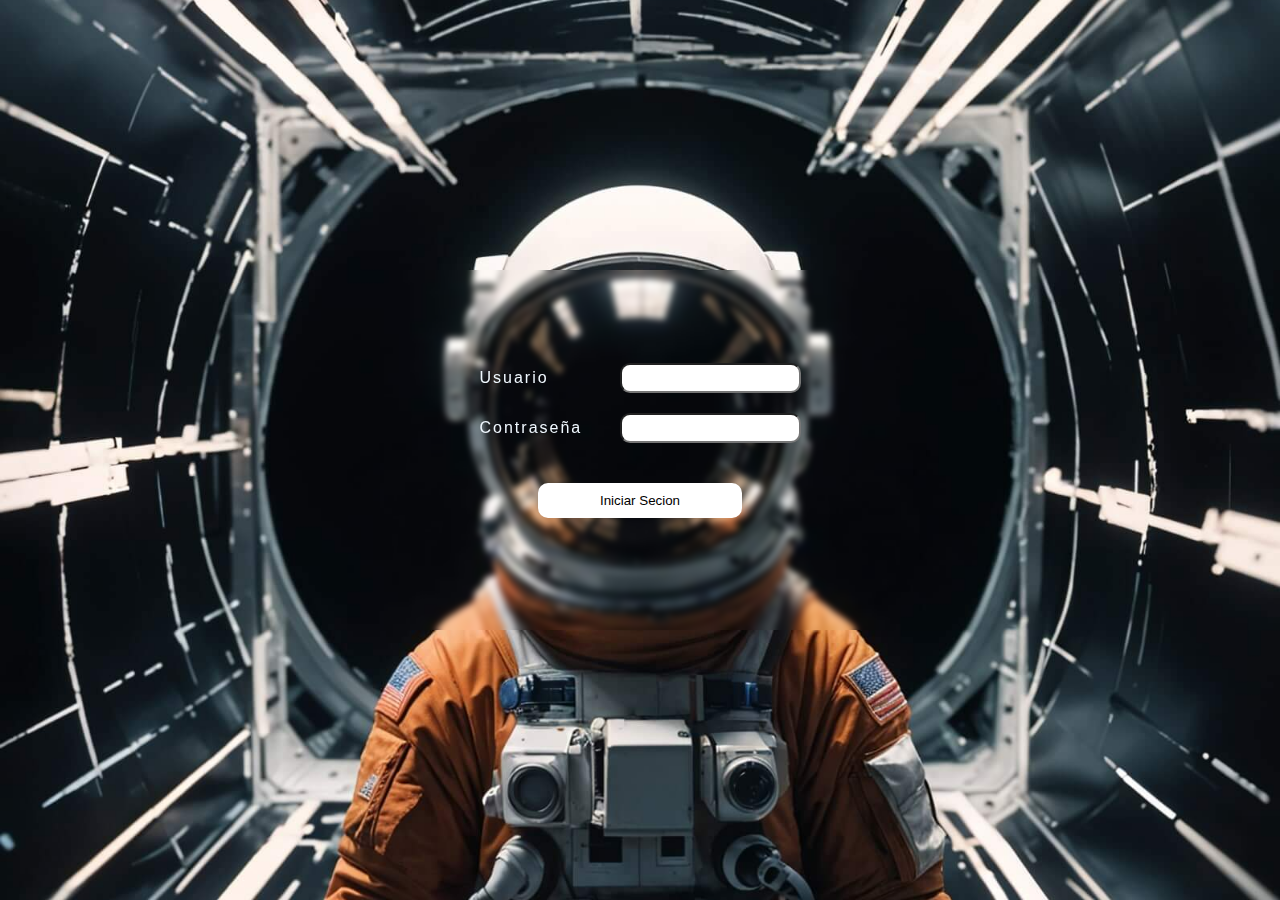
==== index.html @ 52979e75 "dont inicial" ====
<!DOCTYPE html>
<html lang="es">
<head>
    <meta charset="UTF-8">
    <meta name="viewport" content="width=device-width, initial-scale=1.0">
    <title>Document</title>
    <link rel="stylesheet" href="view/public/css/style.css">
</head>
<body>
    <form class="form" action="">
        <div>
            <label for="">Usuario</label>
            <input type="text">
        </div>
        <div>
            <label for="">Contraseña</label>
            <input type="text">
        </div>
        <button type="button">Iniciar Secion</button>
    </form>
    
    
    
    <script src="view/public/js/script.js"></script>
    <script src="view/public/js/validaciones.js"></script>
</body>
</html>
---- view/public/css/style.css ----
/* Selecciona todos los elementos de la página */
* {
    /* Elimina cualquier espacio de relleno (padding) por defecto de todos los elementos */
    padding: 0;
    
    /* Elimina cualquier margen por defecto de todos los elementos */
    margin: 0;
    
    /* Aplica un modelo de caja en el que el padding y los bordes se incluyen dentro del tamaño total del elemento */
    box-sizing: border-box;
}


body {
    /* Establece la fuente del texto en el cuerpo del documento a Arial, 
       o, si no está disponible, a una fuente sans-serif genérica. */
    font-family: Arial, sans-serif;

    /* Define el ancho del cuerpo del documento para que ocupe el 100% del ancho
       de la ventana del navegador. */
    width: 100%;

    /* Define la altura del cuerpo del documento para que ocupe el 100% de la 
       altura de la ventana del navegador, asegurando que cubra toda la pantalla. */
    height: 100vh; /* 'vh' significa 'viewport height', donde 1vh es igual al 1% de la altura de la ventana */
    background-image: url(../img/24.jpg);
    background-position: center center;
    /* Ajusta la imagen de fondo para que cubra completamente el área del elemento */
    background-size: cover;
    background-repeat: no-repeat;
    display: flex;
    justify-content: center;
    align-items: center;
}


/* Estilos para el formulario con la clase "form" */
.form {
    /* El ancho del formulario será el 40% del ancho del contenedor padre */
    width: 40%;
    
    /* La altura del formulario será el 40% del contenedor padre */
    height: 40%;
    
    /* Hereda la propiedad display del elemento padre, que podría ser flex, grid, etc. */
    display: inherit;
    
    /* Alinea los elementos hijos verticalmente al centro del formulario */
    align-items: center;
    
    /* Centra los elementos hijos horizontalmente */
    justify-content: center;
    
    /* Los elementos dentro del formulario se organizan en una columna */
    flex-direction: column;
    
    /* El color del texto dentro del formulario será aqua */
    color: aqua;
    
    /* Espacio entre los elementos dentro del formulario de 1.25 rem */
    gap: 1.25rem;
    
    /* Aplica un filtro de desenfoque al fondo detrás del formulario */
    backdrop-filter: blur(3px);
}

/* Estilos para cada div dentro del formulario */
.form div {
    /* Usa un diseño de flexbox para el div */
    display: flex;
    
    /* Centra horizontalmente el contenido dentro del div */
    justify-content: center;
    
    /* Alinea verticalmente el contenido dentro del div */
    align-items: center;
    
    /* Espacio entre los elementos del div de 1.25 rem */
    gap: 1.25rem;
    
    /* Aplica un borde redondeado al div, con un radio de 50px */
    border-radius: 50px;
}

.form div label {
    color: aliceblue;
    letter-spacing: 2px;
    width: 120px;

}

.form div input {
    outline: none;
    height: 30px;
    border-radius: 10px;

}

/* Estilos para el botón dentro del formulario */
.form button {
    /* El ancho del botón será el 40% del contenedor padre */
    width: 40%;
    
    /* Añade un margen de 20px alrededor del botón */
    margin: 20px;
    
    /* El color de fondo del botón será blanco */
    background-color: white;
    
    /* La altura del botón será de 35px */
    height: 35px;
    
    /* Elimina el borde predeterminado del botón */
    border: none;
    
    /* Aplica bordes redondeados al botón, con un radio de 10px */
    border-radius: 10px;
}
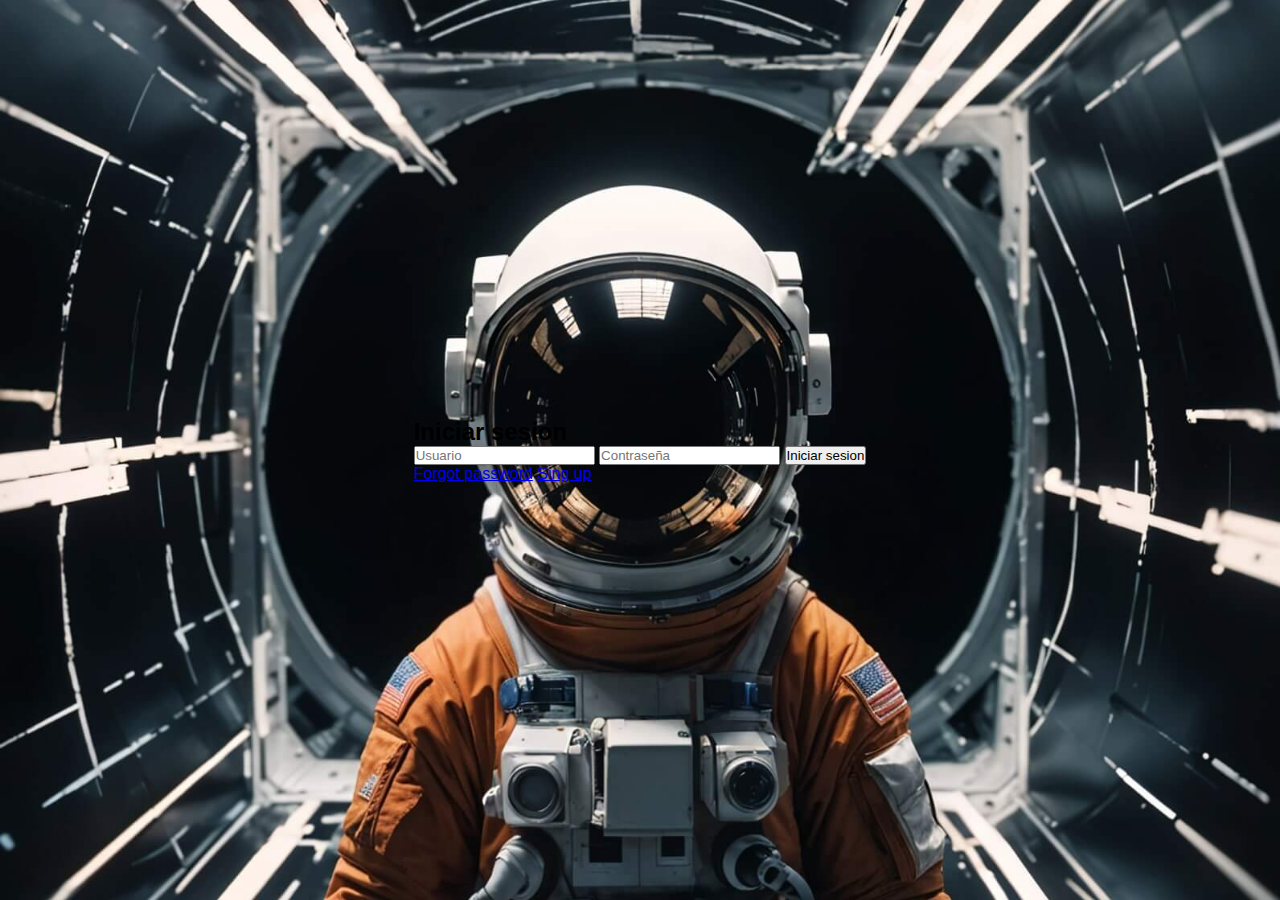
==== commit d9c60bd6: "otra parte" ====
--- a/index.html
+++ b/index.html
@@ -7,21 +7,29 @@
     <link rel="stylesheet" href="view/public/css/style.css">
 </head>
 <body>
-    <form class="form" action="">
-        <div>
-            <label for="">Usuario</label>
-            <input type="text">
+    <div class="box">
+        <div class="login">
+            <div class="loginBx">
+                <h2>
+                    <i class="fa-solid- fa-right-to-bracket"></i>
+                    Iniciar sesion
+                    <i class="fa-solid fa-heart"></i>
+                </h2>
+                <input type="text" placeholder="Usuario">
+                <input type="text" placeholder="Contraseña">
+                <input type="submit" value="Iniciar sesion">
+                <div class="group">
+                    <a href="#">Forgot password</a>
+                    <a href="#">Sing up</a>
+                </div>
+
+            </div>
         </div>
-        <div>
-            <label for="">Contraseña</label>
-            <input type="text">
-        </div>
-        <button type="button">Iniciar Secion</button>
-    </form>
+    </div>
     
     
     
-    <script src="view/public/js/script.js"></script>
-    <script src="view/public/js/validaciones.js"></script>
+    <script type="module" src="view/public/js/script.js"></script>
+    <script type="module" src="view/public/js/validaciones.js"></script>
 </body>
 </html>--- a/view/public/css/style.css
+++ b/view/public/css/style.css
@@ -1,4 +1,4 @@
-/* Selecciona todos los elementos de la página */
+/*/* Selecciona todos los elementos de la página */
 * {
     /* Elimina cualquier espacio de relleno (padding) por defecto de todos los elementos */
     padding: 0;
@@ -10,29 +10,41 @@
     box-sizing: border-box;
 }
 
-
+/* Estilos para el cuerpo del documento */
 body {
     /* Establece la fuente del texto en el cuerpo del documento a Arial, 
-       o, si no está disponible, a una fuente sans-serif genérica. */
+       o, si no está disponible, a una fuente sans-serif genérica */
     font-family: Arial, sans-serif;
 
     /* Define el ancho del cuerpo del documento para que ocupe el 100% del ancho
-       de la ventana del navegador. */
+       de la ventana del navegador */
     width: 100%;
 
     /* Define la altura del cuerpo del documento para que ocupe el 100% de la 
-       altura de la ventana del navegador, asegurando que cubra toda la pantalla. */
+       altura de la ventana del navegador, asegurando que cubra toda la pantalla */
     height: 100vh; /* 'vh' significa 'viewport height', donde 1vh es igual al 1% de la altura de la ventana */
+
+    /* Aplica una imagen de fondo al cuerpo del documento */
     background-image: url(../img/24.jpg);
+
+    /* Centra la imagen de fondo en el centro del contenedor */
     background-position: center center;
+
     /* Ajusta la imagen de fondo para que cubra completamente el área del elemento */
     background-size: cover;
+
+    /* Evita que la imagen de fondo se repita */
     background-repeat: no-repeat;
+
+    /* Establece el diseño del cuerpo usando flexbox */
     display: flex;
+
+    /* Centra horizontalmente los elementos hijos */
     justify-content: center;
+
+    /* Centra verticalmente los elementos hijos */
     align-items: center;
 }
-
 
 /* Estilos para el formulario con la clase "form" */
 .form {
@@ -82,18 +94,28 @@
     border-radius: 50px;
 }
 
+/* Estilos para el label dentro del div */
 .form div label {
+    /* Define el color del texto del label */
     color: aliceblue;
+    
+    /* Aumenta el espaciado entre letras del label */
     letter-spacing: 2px;
+
+    /* Establece un ancho de 120px para el label */
     width: 120px;
-
 }
 
+/* Estilos para el input dentro del div */
 .form div input {
+    /* Elimina el contorno azul por defecto cuando el input está enfocado */
     outline: none;
+
+    /* Define la altura del input en 30px */
     height: 30px;
+
+    /* Aplica un borde redondeado al input, con un radio de 10px */
     border-radius: 10px;
-
 }
 
 /* Estilos para el botón dentro del formulario */
